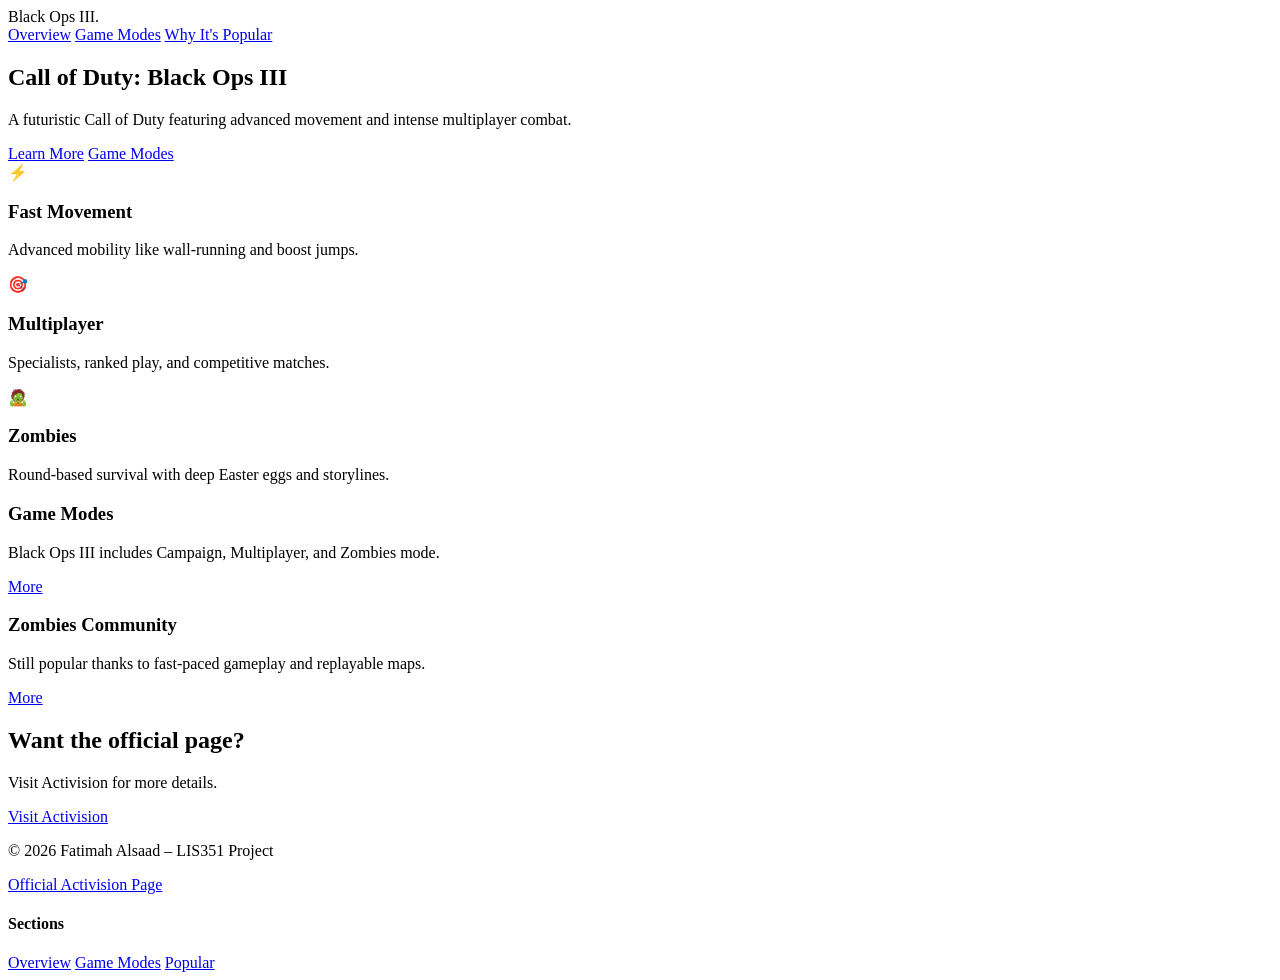
==== index.html @ 946bb41c "Add files via upload" ====
<!DOCTYPE html>
<html lang="en">
<head>
  <meta charset="UTF-8">
  <title>Call of Duty: Black Ops III</title>

  <!-- Google Fonts (FINAL VERSION) -->
  <link rel="preconnect" href="https://fonts.googleapis.com">
  <link rel="preconnect" href="https://fonts.gstatic.com" crossorigin>
  <link href="https://fonts.googleapis.com/css2?family=Alfa+Slab+One&family=Merriweather:ital,opsz,wght@0,18..144,300..900;1,18..144,300..900&family=Poppins:ital,wght@0,100;0,200;0,300;0,400;0,500;0,600;0,700;0,800;0,900;1,100;1,200;1,300;1,400;1,500;1,600;1,700;1,800;1,900&family=Roboto+Condensed:ital,wght@0,100..900;1,100..900&display=swap" rel="stylesheet">

  <link rel="stylesheet" href="styles.css">
</head>

<body>

<header class="site-header">
  <div class="container header-inner">
    <div class="brand">Black Ops III<span class="dot">.</span></div>

    <nav class="site-nav">
      <a href="#overview">Overview</a>
      <a href="#modes">Game Modes</a>
      <a href="#popular">Why It's Popular</a>
    </nav>
  </div>
</header>

<section class="hero">
  <div class="container hero-content">
    <h1>Call of Duty: Black Ops III</h1>
    <p class="hero-subhead">
      A futuristic Call of Duty featuring advanced movement and intense multiplayer combat.
    </p>

    <a class="btn btn-dark" href="#overview">Learn More</a>
    <a class="btn btn-outline" href="#modes">Game Modes</a>
  </div>
</section>

<section class="features" id="overview">
  <div class="container features-grid">

    <div class="feature">
      <div class="icon">⚡</div>
      <h3>Fast Movement</h3>
      <p>Advanced mobility like wall-running and boost jumps.</p>
    </div>

    <div class="feature">
      <div class="icon">🎯</div>
      <h3>Multiplayer</h3>
      <p>Specialists, ranked play, and competitive matches.</p>
    </div>

    <div class="feature">
      <div class="icon">🧟</div>
      <h3>Zombies</h3>
      <p>Round-based survival with deep Easter eggs and storylines.</p>
    </div>

  </div>
</section>

<section class="secondary" id="modes">
  <div class="container secondary-grid">

    <div class="card">
      <div class="card-text">
        <h3>Game Modes</h3>
        <p>Black Ops III includes Campaign, Multiplayer, and Zombies mode.</p>
        <a class="btn btn-outline" href="#popular">More</a>
      </div>
      <div class="card-image" style="background-image: url('images/bo3gamemodes.jpg');"></div>
    </div>

    <div class="card">
      <div class="card-text">
        <h3>Zombies Community</h3>
        <p>Still popular thanks to fast-paced gameplay and replayable maps.</p>
        <a class="btn btn-outline" href="#popular">More</a>
      </div>
      <div class="card-image" style="background-image: url('images/bo3zombies.jpg');"></div>
    </div>

  </div>
</section>

<section class="cta" id="popular">
  <div class="container cta-inner">
    <h2 class="section-title">Want the official page?</h2>
    <p class="section-lede">Visit Activision for more details.</p>

    <a class="btn btn-dark"
       href="https://www.activision.com/games/call-of-duty/call-of-duty-black-ops-3"
       target="_blank"
       rel="noopener noreferrer">
      Visit Activision
    </a>
  </div>
</section>

<footer class="site-footer">
  <div class="container footer-inner">
    <div class="footer-left">
      <p>© 2026 Fatimah Alsaad – LIS351 Project</p>
      <a href="https://www.activision.com/games/call-of-duty/call-of-duty-black-ops-3"
         target="_blank"
         rel="noopener noreferrer">
         Official Activision Page
      </a>
    </div>

    <div class="footer-cols">
      <div class="footer-col">
        <h4>Sections</h4>
        <a href="#overview">Overview</a>
        <a href="#modes">Game Modes</a>
        <a href="#popular">Popular</a>
      </div>
    </div>
  </div>
</footer>

</body>
</html>
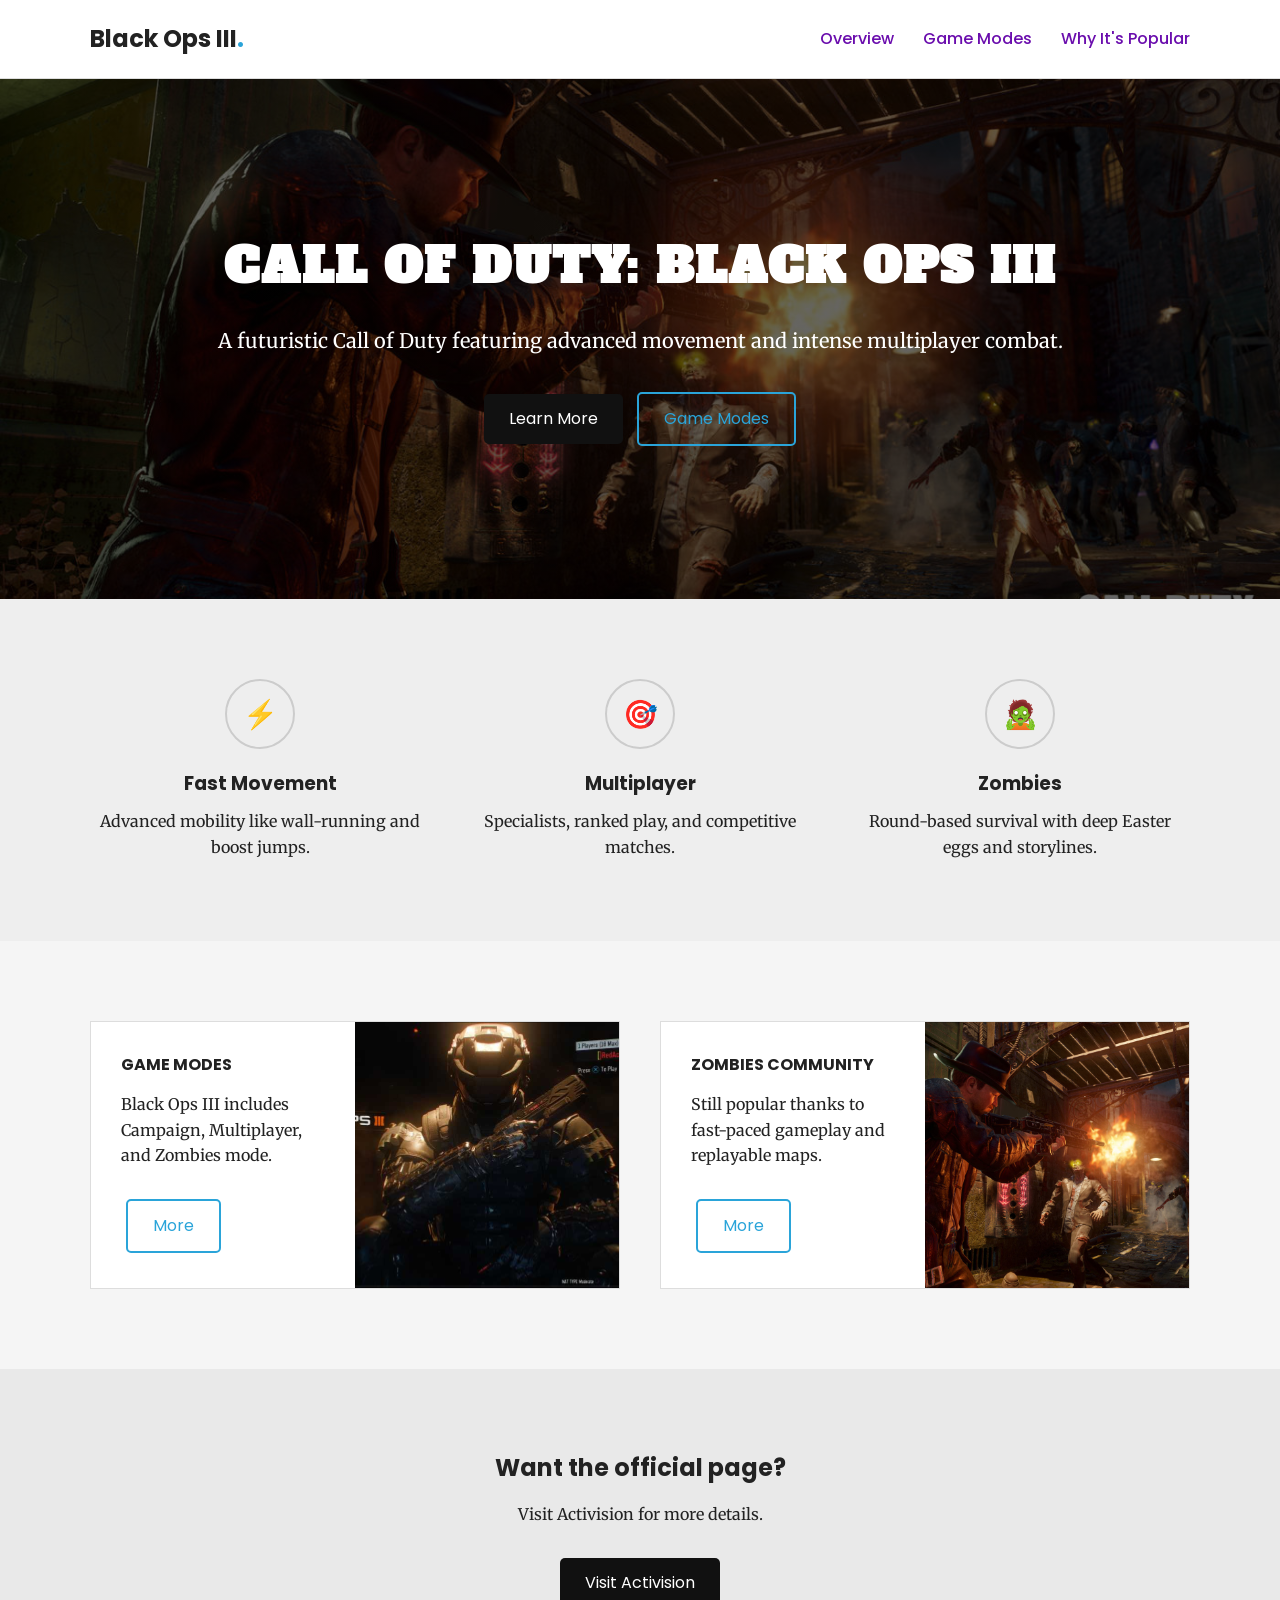
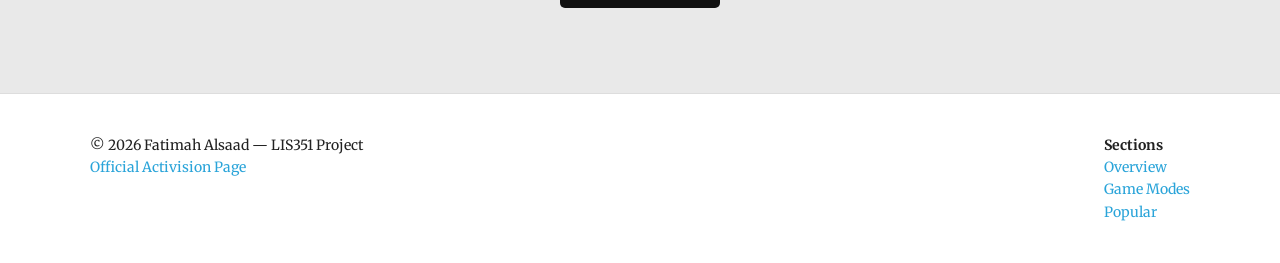
==== commit b5dc4c5a: "Refactor HTML structure and improve formatting" ====
--- a/index.html
+++ b/index.html
@@ -1,126 +1,142 @@
 <!DOCTYPE html>
 <html lang="en">
 <head>
-  <meta charset="UTF-8">
-  <title>Call of Duty: Black Ops III</title>
+    <meta charset="UTF-8">
+    <title>Call of Duty: Black Ops III</title>
 
-  <!-- Google Fonts (FINAL VERSION) -->
-  <link rel="preconnect" href="https://fonts.googleapis.com">
-  <link rel="preconnect" href="https://fonts.gstatic.com" crossorigin>
-  <link href="https://fonts.googleapis.com/css2?family=Alfa+Slab+One&family=Merriweather:ital,opsz,wght@0,18..144,300..900;1,18..144,300..900&family=Poppins:ital,wght@0,100;0,200;0,300;0,400;0,500;0,600;0,700;0,800;0,900;1,100;1,200;1,300;1,400;1,500;1,600;1,700;1,800;1,900&family=Roboto+Condensed:ital,wght@0,100..900;1,100..900&display=swap" rel="stylesheet">
+    <!-- GOOGLE FONTS (FINAL CORRECT SET) -->
+    <link rel="preconnect" href="https://fonts.googleapis.com">
+    <link rel="preconnect" href="https://fonts.gstatic.com" crossorigin>
+    <link href="https://fonts.googleapis.com/css2?family=Alfa+Slab+One&family=Merriweather:ital,wght@0,300..900;1,300..900&family=Poppins:wght@400;500;700&display=swap" rel="stylesheet">
 
-  <link rel="stylesheet" href="styles.css">
+    <!-- CSS -->
+    <link rel="stylesheet" href="styles.css">
 </head>
 
 <body>
 
+<!-- ================= HEADER ================= -->
+
 <header class="site-header">
-  <div class="container header-inner">
-    <div class="brand">Black Ops III<span class="dot">.</span></div>
+    <div class="container header-inner">
+        <div class="brand">
+            Black Ops III<span class="dot">.</span>
+        </div>
 
-    <nav class="site-nav">
-      <a href="#overview">Overview</a>
-      <a href="#modes">Game Modes</a>
-      <a href="#popular">Why It's Popular</a>
-    </nav>
-  </div>
+        <nav class="site-nav">
+            <a href="#overview">Overview</a>
+            <a href="#modes">Game Modes</a>
+            <a href="#popular">Why It's Popular</a>
+        </nav>
+    </div>
 </header>
 
-<section class="hero">
-  <div class="container hero-content">
-    <h1>Call of Duty: Black Ops III</h1>
-    <p class="hero-subhead">
-      A futuristic Call of Duty featuring advanced movement and intense multiplayer combat.
-    </p>
+<!-- ================= HERO ================= -->
 
-    <a class="btn btn-dark" href="#overview">Learn More</a>
-    <a class="btn btn-outline" href="#modes">Game Modes</a>
-  </div>
+<section class="hero" id="overview">
+    <div class="container hero-content">
+        <h1>CALL OF DUTY: BLACK OPS III</h1>
+        <p class="hero-subhead">
+            A futuristic Call of Duty featuring advanced movement and intense multiplayer combat.
+        </p>
+
+        <a class="btn btn-dark" href="#modes">Learn More</a>
+        <a class="btn btn-outline" href="#modes">Game Modes</a>
+    </div>
 </section>
 
-<section class="features" id="overview">
-  <div class="container features-grid">
+<!-- ================= FEATURES ================= -->
 
-    <div class="feature">
-      <div class="icon">⚡</div>
-      <h3>Fast Movement</h3>
-      <p>Advanced mobility like wall-running and boost jumps.</p>
+<section class="features">
+    <div class="container feature-grid">
+
+        <div class="feature">
+            <div class="icon">⚡</div>
+            <h3>Fast Movement</h3>
+            <p>Advanced mobility like wall-running and boost jumps.</p>
+        </div>
+
+        <div class="feature">
+            <div class="icon">🎯</div>
+            <h3>Multiplayer</h3>
+            <p>Specialists, ranked play, and competitive matches.</p>
+        </div>
+
+        <div class="feature">
+            <div class="icon">🧟</div>
+            <h3>Zombies</h3>
+            <p>Round-based survival with deep Easter eggs and storylines.</p>
+        </div>
+
     </div>
-
-    <div class="feature">
-      <div class="icon">🎯</div>
-      <h3>Multiplayer</h3>
-      <p>Specialists, ranked play, and competitive matches.</p>
-    </div>
-
-    <div class="feature">
-      <div class="icon">🧟</div>
-      <h3>Zombies</h3>
-      <p>Round-based survival with deep Easter eggs and storylines.</p>
-    </div>
-
-  </div>
 </section>
 
-<section class="secondary" id="modes">
-  <div class="container secondary-grid">
+<!-- ================= CARDS ================= -->
 
-    <div class="card">
-      <div class="card-text">
-        <h3>Game Modes</h3>
-        <p>Black Ops III includes Campaign, Multiplayer, and Zombies mode.</p>
-        <a class="btn btn-outline" href="#popular">More</a>
-      </div>
-      <div class="card-image" style="background-image: url('images/bo3gamemodes.jpg');"></div>
+<section class="cards" id="modes">
+    <div class="container card-grid">
+
+        <div class="card">
+            <div class="card-text">
+                <h4>GAME MODES</h4>
+                <p>
+                    Black Ops III includes Campaign, Multiplayer, and Zombies mode.
+                </p>
+                <br>
+                <a class="btn btn-outline" href="#popular">More</a>
+            </div>
+            <div class="card-image" style="background-image: url('bo3gamemodes.jpg');"></div>
+        </div>
+
+        <div class="card">
+            <div class="card-text">
+                <h4>ZOMBIES COMMUNITY</h4>
+                <p>
+                    Still popular thanks to fast-paced gameplay and replayable maps.
+                </p>
+                <br>
+                <a class="btn btn-outline" href="#popular">More</a>
+            </div>
+            <div class="card-image" style="background-image: url('bo3zombies.jpg');"></div>
+        </div>
+
     </div>
-
-    <div class="card">
-      <div class="card-text">
-        <h3>Zombies Community</h3>
-        <p>Still popular thanks to fast-paced gameplay and replayable maps.</p>
-        <a class="btn btn-outline" href="#popular">More</a>
-      </div>
-      <div class="card-image" style="background-image: url('images/bo3zombies.jpg');"></div>
-    </div>
-
-  </div>
 </section>
 
+<!-- ================= CTA ================= -->
+
 <section class="cta" id="popular">
-  <div class="container cta-inner">
-    <h2 class="section-title">Want the official page?</h2>
-    <p class="section-lede">Visit Activision for more details.</p>
-
-    <a class="btn btn-dark"
-       href="https://www.activision.com/games/call-of-duty/call-of-duty-black-ops-3"
-       target="_blank"
-       rel="noopener noreferrer">
-      Visit Activision
-    </a>
-  </div>
+    <div class="container">
+        <h2>Want the official page?</h2>
+        <p>Visit Activision for more details.</p>
+        <a class="btn btn-dark" 
+           href="https://www.activision.com/games/call-of-duty/call-of-duty-black-ops-3" 
+           target="_blank">
+           Visit Activision
+        </a>
+    </div>
 </section>
 
+<!-- ================= FOOTER ================= -->
+
 <footer class="site-footer">
-  <div class="container footer-inner">
-    <div class="footer-left">
-      <p>© 2026 Fatimah Alsaad – LIS351 Project</p>
-      <a href="https://www.activision.com/games/call-of-duty/call-of-duty-black-ops-3"
-         target="_blank"
-         rel="noopener noreferrer">
-         Official Activision Page
-      </a>
+    <div class="container footer-inner">
+        <div>
+            © 2026 Fatimah Alsaad — LIS351 Project
+            <br>
+            <a href="https://www.activision.com/games/call-of-duty/call-of-duty-black-ops-3" target="_blank">
+                Official Activision Page
+            </a>
+        </div>
+
+        <div>
+            <strong>Sections</strong><br>
+            <a href="#overview">Overview</a><br>
+            <a href="#modes">Game Modes</a><br>
+            <a href="#popular">Popular</a>
+        </div>
     </div>
-
-    <div class="footer-cols">
-      <div class="footer-col">
-        <h4>Sections</h4>
-        <a href="#overview">Overview</a>
-        <a href="#modes">Game Modes</a>
-        <a href="#popular">Popular</a>
-      </div>
-    </div>
-  </div>
 </footer>
 
 </body>
-</html>+</html>
--- a/styles.css
+++ b/styles.css
@@ -0,0 +1,232 @@
+/* RESET */
+* {
+  margin: 0;
+  padding: 0;
+  box-sizing: border-box;
+}
+
+/* BODY */
+body {
+  font-family: 'Merriweather', serif;
+  background-color: #f5f5f5;
+  color: #222;
+  line-height: 1.6;
+}
+
+/* CONTAINER */
+.container {
+  width: 90%;
+  max-width: 1100px;
+  margin: auto;
+}
+
+/* ========================= */
+/* HEADER */
+/* ========================= */
+
+.site-header {
+  background: #ffffff;
+  padding: 20px 0;
+  border-bottom: 1px solid #ddd;
+}
+
+.header-inner {
+  display: flex;
+  justify-content: space-between;
+  align-items: center;
+}
+
+.brand {
+  font-family: 'Poppins', sans-serif;
+  font-weight: 700;
+  font-size: 24px;
+}
+
+.dot {
+  color: #2aa4d9;
+}
+
+.site-nav a {
+  text-decoration: none;
+  margin-left: 25px;
+  font-family: 'Poppins', sans-serif;
+  color: #6a0dad;
+  font-weight: 500;
+}
+
+.site-nav a:hover {
+  text-decoration: underline;
+}
+
+/* ========================= */
+/* HERO SECTION */
+/* ========================= */
+
+.hero {
+  height: 520px;
+  background: linear-gradient(rgba(0,0,0,0.6), rgba(0,0,0,0.6)),
+              url("bo3zombies.jpg") center/cover no-repeat;
+  display: flex;
+  align-items: center;
+  text-align: center;
+  color: white;
+}
+
+.hero-content h1 {
+  font-family: 'Alfa Slab One', cursive;
+  font-size: 48px;
+  letter-spacing: 2px;
+  margin-bottom: 20px;
+}
+
+.hero-subhead {
+  font-size: 20px;
+  margin-bottom: 30px;
+}
+
+/* BUTTONS */
+.btn {
+  padding: 12px 25px;
+  text-decoration: none;
+  border-radius: 5px;
+  font-family: 'Poppins', sans-serif;
+  margin: 5px;
+  display: inline-block;
+}
+
+.btn-dark {
+  background: #111;
+  color: white;
+}
+
+.btn-dark:hover {
+  background: #333;
+}
+
+.btn-outline {
+  border: 2px solid #2aa4d9;
+  color: #2aa4d9;
+}
+
+.btn-outline:hover {
+  background: #2aa4d9;
+  color: white;
+}
+
+/* ========================= */
+/* FEATURES SECTION */
+/* ========================= */
+
+.features {
+  padding: 80px 0;
+  background: #eeeeee;
+  text-align: center;
+}
+
+.feature-grid {
+  display: flex;
+  justify-content: space-between;
+  gap: 40px;
+}
+
+.feature {
+  flex: 1;
+}
+
+.icon {
+  width: 70px;
+  height: 70px;
+  border: 2px solid #ccc;
+  border-radius: 50%;
+  display: flex;
+  align-items: center;
+  justify-content: center;
+  margin: 0 auto 20px auto;
+  font-size: 28px;
+}
+
+.feature h3 {
+  font-family: 'Poppins', sans-serif;
+  margin-bottom: 10px;
+}
+
+/* ========================= */
+/* CARDS SECTION */
+/* ========================= */
+
+.cards {
+  padding: 80px 0;
+  background: #f5f5f5;
+}
+
+.card-grid {
+  display: flex;
+  gap: 40px;
+}
+
+.card {
+  background: white;
+  display: flex;
+  flex: 1;
+  border: 1px solid #ddd;
+}
+
+.card-text {
+  padding: 30px;
+  width: 50%;
+}
+
+.card-text h4 {
+  font-family: 'Poppins', sans-serif;
+  margin-bottom: 15px;
+}
+
+.card-image {
+  width: 50%;
+  background-size: cover;
+  background-position: center;
+}
+
+/* ========================= */
+/* CTA SECTION */
+/* ========================= */
+
+.cta {
+  padding: 80px 0;
+  text-align: center;
+  background: #e9e9e9;
+}
+
+.cta h2 {
+  font-family: 'Poppins', sans-serif;
+  margin-bottom: 15px;
+}
+
+.cta p {
+  margin-bottom: 25px;
+}
+
+/* ========================= */
+/* FOOTER */
+/* ========================= */
+
+.site-footer {
+  padding: 40px 0;
+  background: #ffffff;
+  border-top: 1px solid #ddd;
+  font-size: 14px;
+}
+
+.footer-inner {
+  display: flex;
+  justify-content: space-between;
+}
+
+.site-footer a {
+  color: #2aa4d9;
+  text-decoration: none;
+}
+
+.site-footer a:hover {
+  text-decoration: underline;
+}
